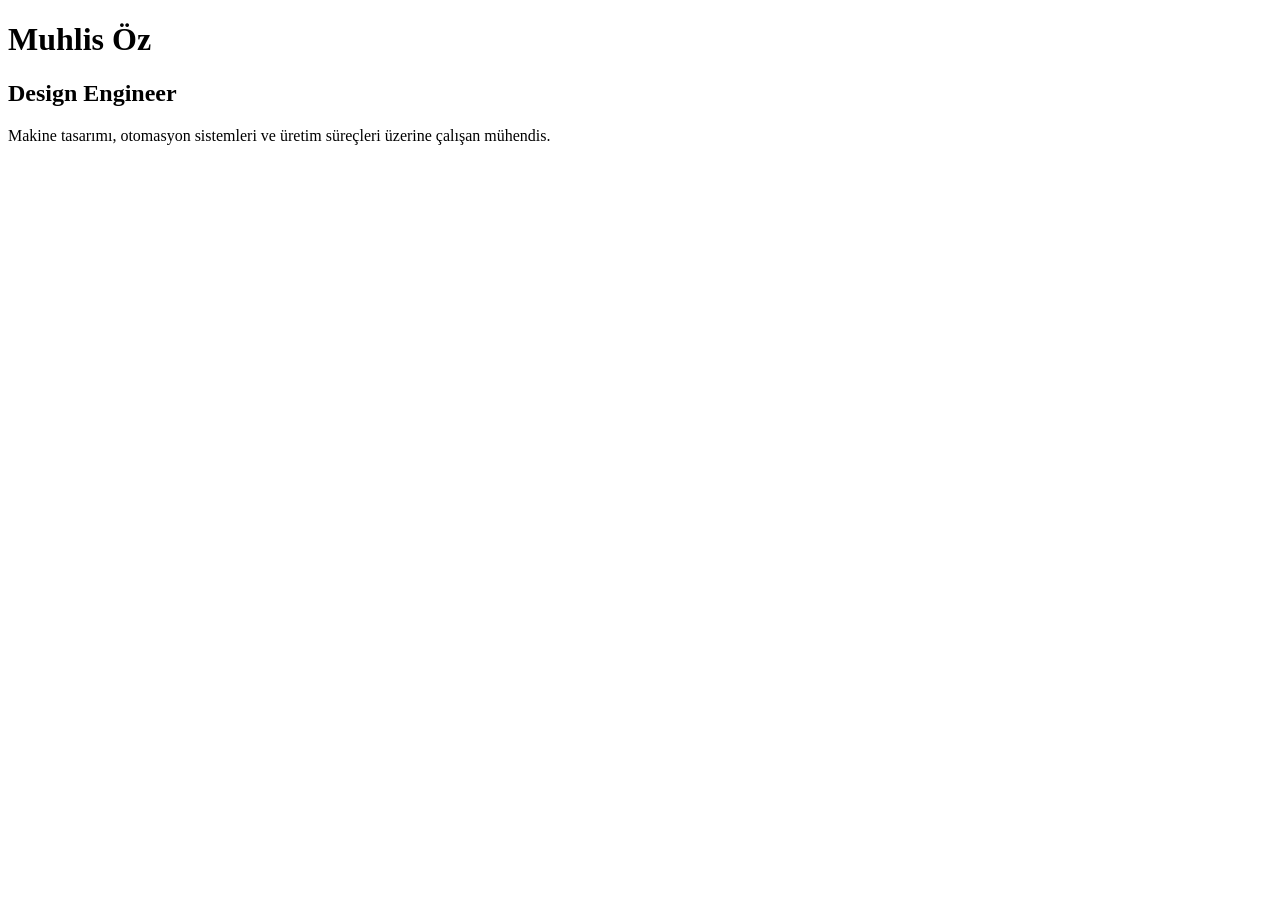
==== index.html @ 5c6deabe "Add initial index.html for personal website" ====
<!DOCTYPE html>
<html lang="tr">
<head>
    <meta charset="UTF-8">
    <meta name="viewport" content="width=device-width, initial-scale=1.0">
    <title>Muhlis Öz | Design Engineer</title>
</head>
<body>

    <h1>Muhlis Öz</h1>
    <h2>Design Engineer</h2>

    <p>
        Makine tasarımı, otomasyon sistemleri ve üretim süreçleri
        üzerine çalışan mühendis.
    </p>

</body>
</html>
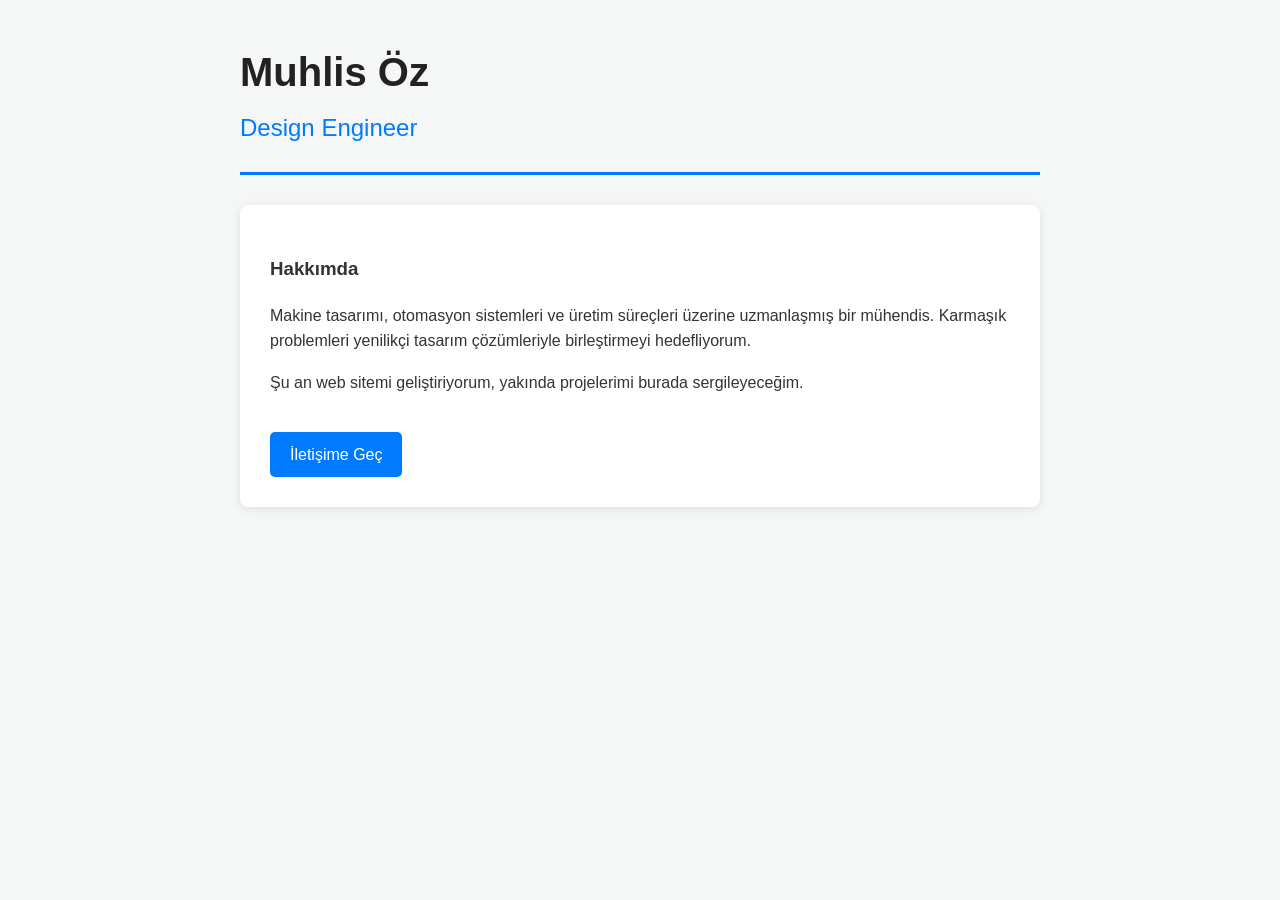
==== commit 1941fe5d: "Enhance index.html with styles and content Added styles and structured content for personal webpage." ====
--- a/index.html
+++ b/index.html
@@ -4,16 +4,69 @@
     <meta charset="UTF-8">
     <meta name="viewport" content="width=device-width, initial-scale=1.0">
     <title>Muhlis Öz | Design Engineer</title>
+    <style>
+        body {
+            font-family: 'Segoe UI', Tahoma, Geneva, Verdana, sans-serif;
+            line-height: 1.6;
+            color: #333;
+            max-width: 800px;
+            margin: 0 auto;
+            padding: 40px 20px;
+            background-color: #f4f7f6;
+        }
+        header {
+            border-bottom: 3px solid #007bff;
+            padding-bottom: 20px;
+            margin-bottom: 30px;
+        }
+        h1 {
+            margin: 0;
+            color: #222;
+            font-size: 2.5em;
+        }
+        h2 {
+            margin: 5px 0;
+            color: #007bff;
+            font-weight: 400;
+        }
+        .content {
+            background: white;
+            padding: 30px;
+            border-radius: 8px;
+            box-shadow: 0 2px 10px rgba(0,0,0,0.1);
+        }
+        .contact-link {
+            display: inline-block;
+            margin-top: 20px;
+            padding: 10px 20px;
+            background-color: #007bff;
+            color: white;
+            text-decoration: none;
+            border-radius: 5px;
+        }
+        .contact-link:hover {
+            background-color: #0056b3;
+        }
+    </style>
 </head>
 <body>
 
-    <h1>Muhlis Öz</h1>
-    <h2>Design Engineer</h2>
+    <header>
+        <h1>Muhlis Öz</h1>
+        <h2>Design Engineer</h2>
+    </header>
 
-    <p>
-        Makine tasarımı, otomasyon sistemleri ve üretim süreçleri
-        üzerine çalışan mühendis.
-    </p>
+    <div class="content">
+        <h3>Hakkımda</h3>
+        <p>
+            Makine tasarımı, otomasyon sistemleri ve üretim süreçleri üzerine uzmanlaşmış bir mühendis. 
+            Karmaşık problemleri yenilikçi tasarım çözümleriyle birleştirmeyi hedefliyorum.
+        </p>
+        
+        <p>Şu an web sitemi geliştiriyorum, yakında projelerimi burada sergileyeceğim.</p>
+
+        <a href="mailto:eposta-adresin@gmail.com" class="contact-link">İletişime Geç</a>
+    </div>
 
 </body>
 </html>
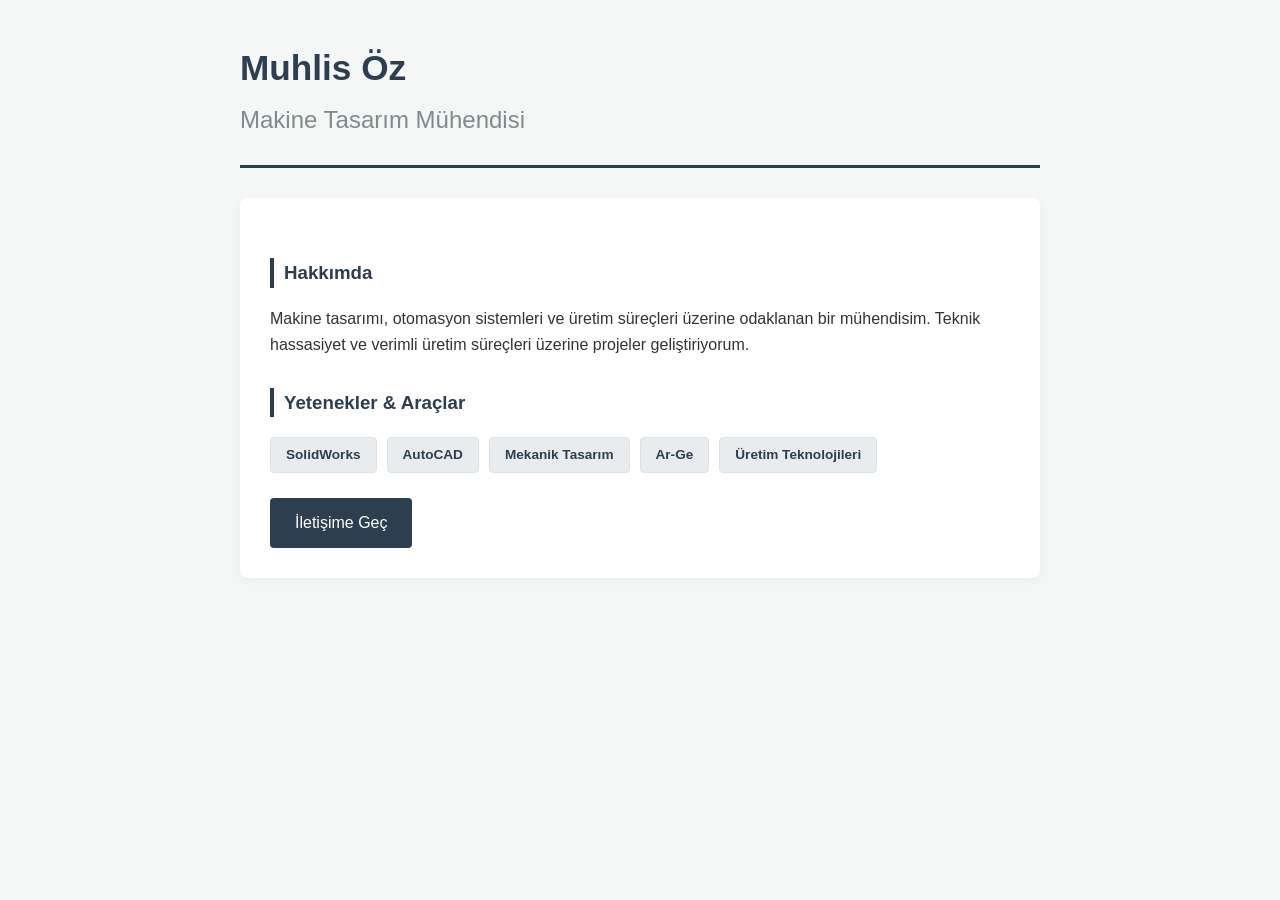
==== commit 7f1f5a0b: "Revise title and add skills section in index.html Updated the title and profession in the header. En" ====
--- a/index.html
+++ b/index.html
@@ -3,69 +3,44 @@
 <head>
     <meta charset="UTF-8">
     <meta name="viewport" content="width=device-width, initial-scale=1.0">
-    <title>Muhlis Öz | Design Engineer</title>
+    <title>Muhlis Öz | Makine Tasarım Mühendisi</title>
     <style>
-        body {
-            font-family: 'Segoe UI', Tahoma, Geneva, Verdana, sans-serif;
-            line-height: 1.6;
-            color: #333;
-            max-width: 800px;
-            margin: 0 auto;
-            padding: 40px 20px;
-            background-color: #f4f7f6;
-        }
-        header {
-            border-bottom: 3px solid #007bff;
-            padding-bottom: 20px;
-            margin-bottom: 30px;
-        }
-        h1 {
-            margin: 0;
-            color: #222;
-            font-size: 2.5em;
-        }
-        h2 {
-            margin: 5px 0;
-            color: #007bff;
-            font-weight: 400;
-        }
-        .content {
-            background: white;
-            padding: 30px;
-            border-radius: 8px;
-            box-shadow: 0 2px 10px rgba(0,0,0,0.1);
-        }
-        .contact-link {
-            display: inline-block;
-            margin-top: 20px;
-            padding: 10px 20px;
-            background-color: #007bff;
-            color: white;
-            text-decoration: none;
-            border-radius: 5px;
-        }
-        .contact-link:hover {
-            background-color: #0056b3;
-        }
+        body { font-family: 'Segoe UI', sans-serif; line-height: 1.6; color: #333; max-width: 800px; margin: 0 auto; padding: 40px 20px; background-color: #f4f7f6; }
+        header { border-bottom: 3px solid #2c3e50; padding-bottom: 20px; margin-bottom: 30px; }
+        h1 { margin: 0; color: #2c3e50; font-size: 2.2em; }
+        h2 { margin: 5px 0; color: #7f8c8d; font-weight: 400; }
+        .content { background: white; padding: 30px; border-radius: 8px; box-shadow: 0 2px 10px rgba(0,0,0,0.05); }
+        .skills { display: flex; flex-wrap: wrap; gap: 10px; margin-top: 20px; }
+        .skill-badge { background: #e9ecef; padding: 6px 15px; border-radius: 4px; font-size: 0.85em; font-weight: 600; color: #2c3e50; border: 1px solid #dee2e6; }
+        .btn { display: inline-block; margin-top: 25px; padding: 12px 25px; background-color: #2c3e50; color: white; text-decoration: none; border-radius: 4px; transition: 0.3s; font-weight: 500; }
+        .btn:hover { background-color: #1a252f; }
+        h3 { color: #2c3e50; border-left: 4px solid #2c3e50; padding-left: 10px; margin-top: 30px; }
     </style>
 </head>
 <body>
 
     <header>
         <h1>Muhlis Öz</h1>
-        <h2>Design Engineer</h2>
+        <h2>Makine Tasarım Mühendisi</h2>
     </header>
 
     <div class="content">
         <h3>Hakkımda</h3>
         <p>
-            Makine tasarımı, otomasyon sistemleri ve üretim süreçleri üzerine uzmanlaşmış bir mühendis. 
-            Karmaşık problemleri yenilikçi tasarım çözümleriyle birleştirmeyi hedefliyorum.
+            Makine tasarımı, otomasyon sistemleri ve üretim süreçleri üzerine odaklanan bir mühendisim. 
+            Teknik hassasiyet ve verimli üretim süreçleri üzerine projeler geliştiriyorum.
         </p>
+
+        <h3>Yetenekler & Araçlar</h3>
+        <div class="skills">
+            <span class="skill-badge">SolidWorks</span>
+            <span class="skill-badge">AutoCAD</span>
+            <span class="skill-badge">Mekanik Tasarım</span>
+            <span class="skill-badge">Ar-Ge</span>
+            <span class="skill-badge">Üretim Teknolojileri</span>
+        </div>
         
-        <p>Şu an web sitemi geliştiriyorum, yakında projelerimi burada sergileyeceğim.</p>
-
-        <a href="mailto:eposta-adresin@gmail.com" class="contact-link">İletişime Geç</a>
+        <a href="mailto:muhlisoz@proton.me" class="btn">İletişime Geç</a>
     </div>
 
 </body>
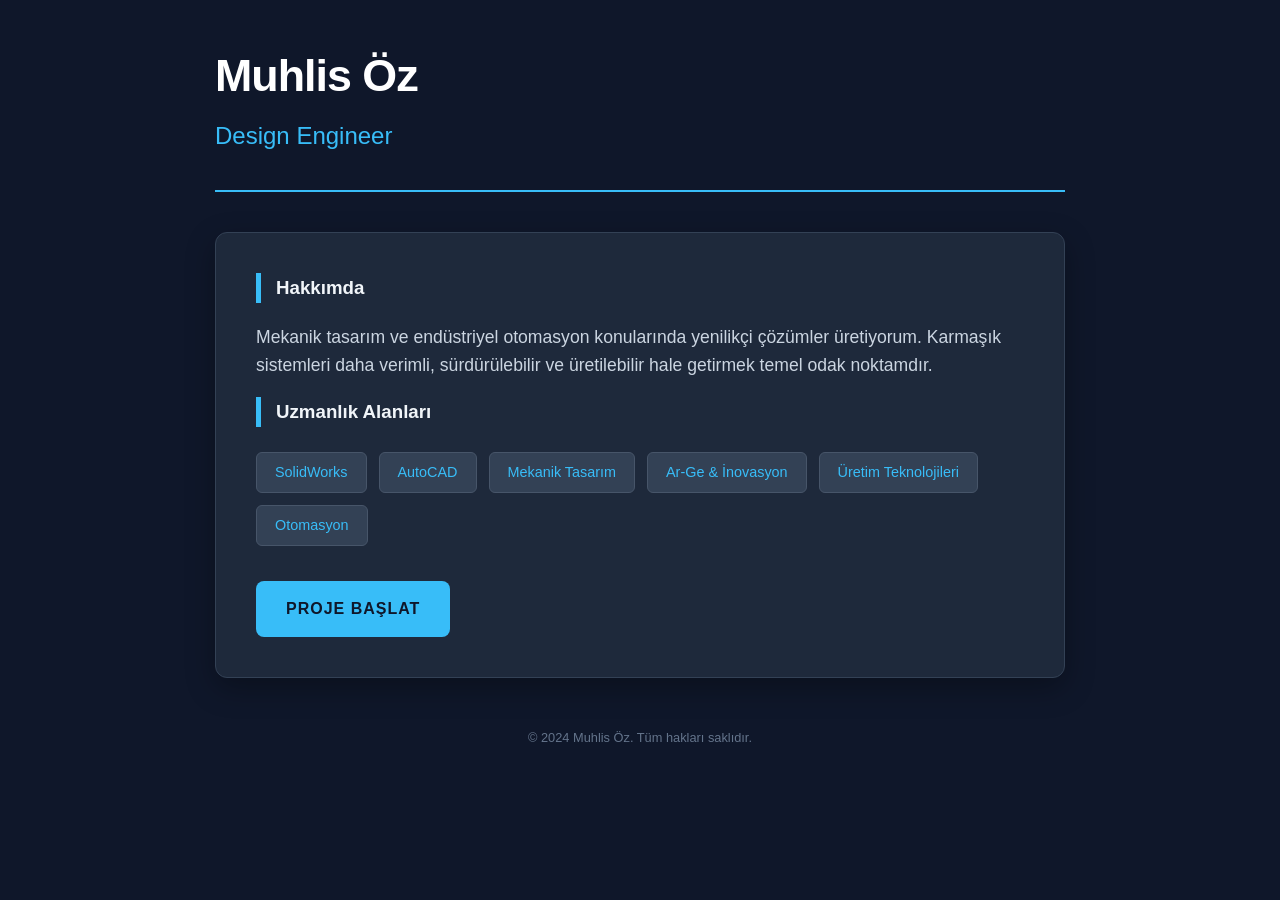
==== commit f7f18e3a: "Change title and content language to English Updated the title and various text elements to reflect " ====
--- a/index.html
+++ b/index.html
@@ -3,45 +3,140 @@
 <head>
     <meta charset="UTF-8">
     <meta name="viewport" content="width=device-width, initial-scale=1.0">
-    <title>Muhlis Öz | Makine Tasarım Mühendisi</title>
+    <title>Muhlis Öz | Design Engineer</title>
     <style>
-        body { font-family: 'Segoe UI', sans-serif; line-height: 1.6; color: #333; max-width: 800px; margin: 0 auto; padding: 40px 20px; background-color: #f4f7f6; }
-        header { border-bottom: 3px solid #2c3e50; padding-bottom: 20px; margin-bottom: 30px; }
-        h1 { margin: 0; color: #2c3e50; font-size: 2.2em; }
-        h2 { margin: 5px 0; color: #7f8c8d; font-weight: 400; }
-        .content { background: white; padding: 30px; border-radius: 8px; box-shadow: 0 2px 10px rgba(0,0,0,0.05); }
-        .skills { display: flex; flex-wrap: wrap; gap: 10px; margin-top: 20px; }
-        .skill-badge { background: #e9ecef; padding: 6px 15px; border-radius: 4px; font-size: 0.85em; font-weight: 600; color: #2c3e50; border: 1px solid #dee2e6; }
-        .btn { display: inline-block; margin-top: 25px; padding: 12px 25px; background-color: #2c3e50; color: white; text-decoration: none; border-radius: 4px; transition: 0.3s; font-weight: 500; }
-        .btn:hover { background-color: #1a252f; }
-        h3 { color: #2c3e50; border-left: 4px solid #2c3e50; padding-left: 10px; margin-top: 30px; }
+        /* Ana Renkler ve Gövde */
+        body { 
+            font-family: 'Inter', 'Segoe UI', sans-serif; 
+            line-height: 1.6; 
+            color: #e0e0e0; 
+            max-width: 850px; 
+            margin: 0 auto; 
+            padding: 40px 20px; 
+            background-color: #0f172a; /* Derin Gece Mavisi/Siyah */
+        }
+
+        /* Başlık Alanı */
+        header { 
+            border-bottom: 2px solid #38bdf8; 
+            padding-bottom: 30px; 
+            margin-bottom: 40px; 
+        }
+        h1 { 
+            margin: 0; 
+            color: #ffffff; 
+            font-size: 2.8em; 
+            letter-spacing: -1px;
+        }
+        h2 { 
+            margin: 5px 0; 
+            color: #38bdf8; 
+            font-weight: 300; 
+            font-size: 1.5em;
+        }
+
+        /* İçerik Kutusu */
+        .content { 
+            background: #1e293b; 
+            padding: 40px; 
+            border-radius: 12px; 
+            box-shadow: 0 10px 30px rgba(0,0,0,0.3); 
+            border: 1px solid #334155;
+        }
+
+        h3 { 
+            color: #f1f5f9; 
+            border-left: 5px solid #38bdf8; 
+            padding-left: 15px; 
+            margin-top: 0;
+            margin-bottom: 20px;
+        }
+
+        p {
+            color: #cbd5e1;
+            font-size: 1.1em;
+        }
+
+        /* Yetenekler */
+        .skills { 
+            display: flex; 
+            flex-wrap: wrap; 
+            gap: 12px; 
+            margin-top: 25px; 
+        }
+        .skill-badge { 
+            background: #334155; 
+            padding: 8px 18px; 
+            border-radius: 6px; 
+            font-size: 0.9em; 
+            font-weight: 500; 
+            color: #38bdf8; 
+            border: 1px solid #475569;
+            transition: 0.3s;
+        }
+        .skill-badge:hover {
+            background: #38bdf8;
+            color: #0f172a;
+        }
+
+        /* Buton */
+        .btn { 
+            display: inline-block; 
+            margin-top: 35px; 
+            padding: 15px 30px; 
+            background-color: #38bdf8; 
+            color: #0f172a; 
+            text-decoration: none; 
+            border-radius: 8px; 
+            transition: 0.3s; 
+            font-weight: 700; 
+            text-transform: uppercase;
+            letter-spacing: 1px;
+        }
+        .btn:hover { 
+            background-color: #7dd3fc; 
+            transform: translateY(-2px);
+        }
+
+        /* Alt Bilgi */
+        footer {
+            margin-top: 50px;
+            text-align: center;
+            font-size: 0.8em;
+            color: #64748b;
+        }
     </style>
 </head>
 <body>
 
     <header>
         <h1>Muhlis Öz</h1>
-        <h2>Makine Tasarım Mühendisi</h2>
+        <h2>Design Engineer</h2>
     </header>
 
     <div class="content">
         <h3>Hakkımda</h3>
         <p>
-            Makine tasarımı, otomasyon sistemleri ve üretim süreçleri üzerine odaklanan bir mühendisim. 
-            Teknik hassasiyet ve verimli üretim süreçleri üzerine projeler geliştiriyorum.
+            Mekanik tasarım ve endüstriyel otomasyon konularında yenilikçi çözümler üretiyorum. 
+            Karmaşık sistemleri daha verimli, sürdürülebilir ve üretilebilir hale getirmek temel odak noktamdır.
         </p>
 
-        <h3>Yetenekler & Araçlar</h3>
+        <h3>Uzmanlık Alanları</h3>
         <div class="skills">
             <span class="skill-badge">SolidWorks</span>
             <span class="skill-badge">AutoCAD</span>
             <span class="skill-badge">Mekanik Tasarım</span>
-            <span class="skill-badge">Ar-Ge</span>
+            <span class="skill-badge">Ar-Ge & İnovasyon</span>
             <span class="skill-badge">Üretim Teknolojileri</span>
+            <span class="skill-badge">Otomasyon</span>
         </div>
         
-        <a href="mailto:muhlisoz@proton.me" class="btn">İletişime Geç</a>
+        <a href="mailto:muhlisoz@email.com" class="btn">Proje Başlat</a>
     </div>
+
+    <footer>
+        &copy; 2024 Muhlis Öz. Tüm hakları saklıdır.
+    </footer>
 
 </body>
 </html>
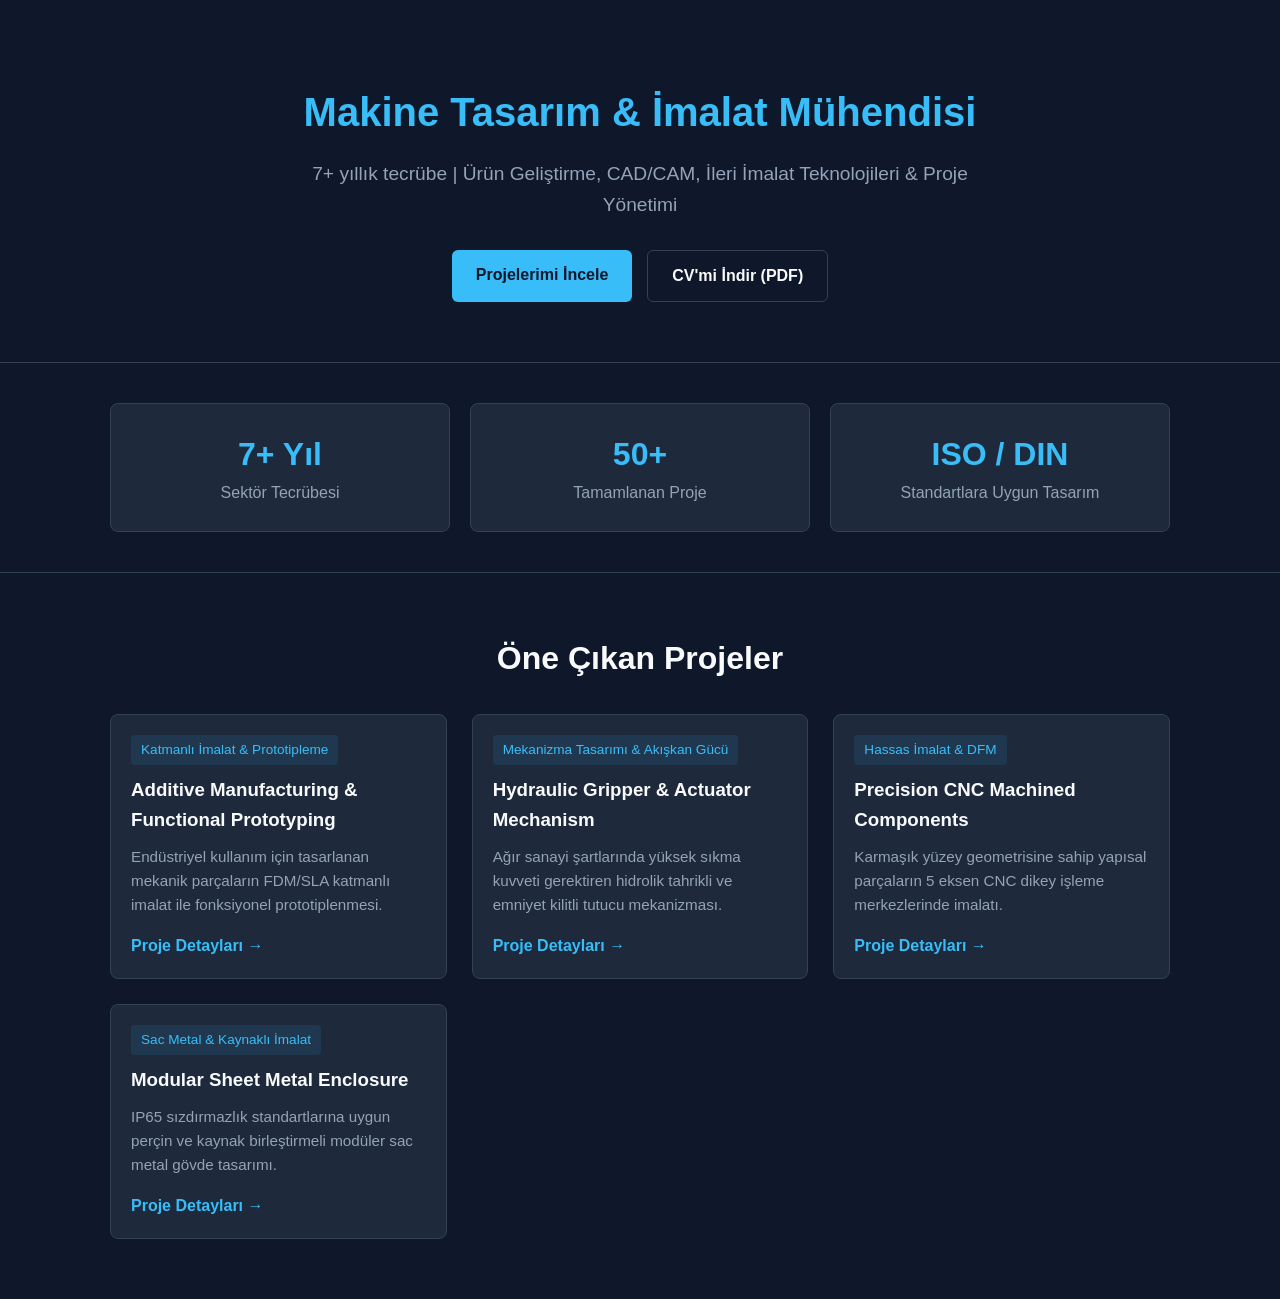
==== commit 765d1faa: "Update index.html" ====
--- a/index.html
+++ b/index.html
@@ -3,140 +3,90 @@
 <head>
     <meta charset="UTF-8">
     <meta name="viewport" content="width=device-width, initial-scale=1.0">
-    <title>Muhlis Öz | Design Engineer</title>
-    <style>
-        /* Ana Renkler ve Gövde */
-        body { 
-            font-family: 'Inter', 'Segoe UI', sans-serif; 
-            line-height: 1.6; 
-            color: #e0e0e0; 
-            max-width: 850px; 
-            margin: 0 auto; 
-            padding: 40px 20px; 
-            background-color: #0f172a; /* Derin Gece Mavisi/Siyah */
-        }
-
-        /* Başlık Alanı */
-        header { 
-            border-bottom: 2px solid #38bdf8; 
-            padding-bottom: 30px; 
-            margin-bottom: 40px; 
-        }
-        h1 { 
-            margin: 0; 
-            color: #ffffff; 
-            font-size: 2.8em; 
-            letter-spacing: -1px;
-        }
-        h2 { 
-            margin: 5px 0; 
-            color: #38bdf8; 
-            font-weight: 300; 
-            font-size: 1.5em;
-        }
-
-        /* İçerik Kutusu */
-        .content { 
-            background: #1e293b; 
-            padding: 40px; 
-            border-radius: 12px; 
-            box-shadow: 0 10px 30px rgba(0,0,0,0.3); 
-            border: 1px solid #334155;
-        }
-
-        h3 { 
-            color: #f1f5f9; 
-            border-left: 5px solid #38bdf8; 
-            padding-left: 15px; 
-            margin-top: 0;
-            margin-bottom: 20px;
-        }
-
-        p {
-            color: #cbd5e1;
-            font-size: 1.1em;
-        }
-
-        /* Yetenekler */
-        .skills { 
-            display: flex; 
-            flex-wrap: wrap; 
-            gap: 12px; 
-            margin-top: 25px; 
-        }
-        .skill-badge { 
-            background: #334155; 
-            padding: 8px 18px; 
-            border-radius: 6px; 
-            font-size: 0.9em; 
-            font-weight: 500; 
-            color: #38bdf8; 
-            border: 1px solid #475569;
-            transition: 0.3s;
-        }
-        .skill-badge:hover {
-            background: #38bdf8;
-            color: #0f172a;
-        }
-
-        /* Buton */
-        .btn { 
-            display: inline-block; 
-            margin-top: 35px; 
-            padding: 15px 30px; 
-            background-color: #38bdf8; 
-            color: #0f172a; 
-            text-decoration: none; 
-            border-radius: 8px; 
-            transition: 0.3s; 
-            font-weight: 700; 
-            text-transform: uppercase;
-            letter-spacing: 1px;
-        }
-        .btn:hover { 
-            background-color: #7dd3fc; 
-            transform: translateY(-2px);
-        }
-
-        /* Alt Bilgi */
-        footer {
-            margin-top: 50px;
-            text-align: center;
-            font-size: 0.8em;
-            color: #64748b;
-        }
-    </style>
+    <title>Portfolyo | Makine Tasarım & İmalat Mühendisi</title>
+    <link rel="stylesheet" href="assets/css/style.css">
 </head>
 <body>
 
-    <header>
-        <h1>Muhlis Öz</h1>
-        <h2>Design Engineer</h2>
+    <!-- HERO SECTION -->
+    <header class="hero">
+        <div class="container">
+            <h1>Makine Tasarım & İmalat Mühendisi</h1>
+            <p>7+ yıllık tecrübe | Ürün Geliştirme, CAD/CAM, İleri İmalat Teknolojileri & Proje Yönetimi</p>
+            <div class="cta-buttons">
+                <a href="#projects" class="btn primary">Projelerimi İncele</a>
+                <a href="assets/docs/cv.pdf" class="btn secondary" target="_blank">CV'mi İndir (PDF)</a>
+            </div>
+        </div>
     </header>
 
-    <div class="content">
-        <h3>Hakkımda</h3>
-        <p>
-            Mekanik tasarım ve endüstriyel otomasyon konularında yenilikçi çözümler üretiyorum. 
-            Karmaşık sistemleri daha verimli, sürdürülebilir ve üretilebilir hale getirmek temel odak noktamdır.
-        </p>
+    <!-- İSTATİSTİKLER -->
+    <section class="stats">
+        <div class="container grid-3">
+            <div class="stat-card">
+                <h3>7+ Yıl</h3>
+                <p>Sektör Tecrübesi</p>
+            </div>
+            <div class="stat-card">
+                <h3>50+</h3>
+                <p>Tamamlanan Proje</p>
+            </div>
+            <div class="stat-card">
+                <h3>ISO / DIN</h3>
+                <p>Standartlara Uygun Tasarım</p>
+            </div>
+        </div>
+    </section>
 
-        <h3>Uzmanlık Alanları</h3>
-        <div class="skills">
-            <span class="skill-badge">SolidWorks</span>
-            <span class="skill-badge">AutoCAD</span>
-            <span class="skill-badge">Mekanik Tasarım</span>
-            <span class="skill-badge">Ar-Ge & İnovasyon</span>
-            <span class="skill-badge">Üretim Teknolojileri</span>
-            <span class="skill-badge">Otomasyon</span>
+    <!-- PROJELER -->
+    <section id="projects" class="projects">
+        <div class="container">
+            <h2>Öne Çıkan Projeler</h2>
+            <div class="project-grid">
+
+                <!-- Proje 1 -->
+                <div class="card">
+                    <div class="card-body">
+                        <span class="tag">Katmanlı İmalat & Prototipleme</span>
+                        <h3>Additive Manufacturing & Functional Prototyping</h3>
+                        <p>Endüstriyel kullanım için tasarlanan mekanik parçaların FDM/SLA katmanlı imalat ile fonksiyonel prototiplenmesi.</p>
+                        <a href="projects/S1.md" class="link">Proje Detayları →</a>
+                    </div>
+                </div>
+
+                <!-- Proje 2 -->
+                <div class="card">
+                    <div class="card-body">
+                        <span class="tag">Mekanizma Tasarımı & Akışkan Gücü</span>
+                        <h3>Hydraulic Gripper & Actuator Mechanism</h3>
+                        <p>Ağır sanayi şartlarında yüksek sıkma kuvveti gerektiren hidrolik tahrikli ve emniyet kilitli tutucu mekanizması.</p>
+                        <a href="projects/S2.md" class="link">Proje Detayları →</a>
+                    </div>
+                </div>
+
+                <!-- Proje 3 -->
+                <div class="card">
+                    <div class="card-body">
+                        <span class="tag">Hassas İmalat & DFM</span>
+                        <h3>Precision CNC Machined Components</h3>
+                        <p>Karmaşık yüzey geometrisine sahip yapısal parçaların 5 eksen CNC dikey işleme merkezlerinde imalatı.</p>
+                        <a href="projects/S3.md" class="link">Proje Detayları →</a>
+                    </div>
+                </div>
+
+                <!-- Proje 4 -->
+                <div class="card">
+                    <div class="card-body">
+                        <span class="tag">Sac Metal & Kaynaklı İmalat</span>
+                        <h3>Modular Sheet Metal Enclosure</h3>
+                        <p>IP65 sızdırmazlık standartlarına uygun perçin ve kaynak birleştirmeli modüler sac metal gövde tasarımı.</p>
+                        <a href="projects/S4.md" class="link">Proje Detayları →</a>
+                    </div>
+                </div>
+
+            </div>
         </div>
-        
-        <a href="mailto:muhlisoz@email.com" class="btn">Proje Başlat</a>
-    </div>
-
-    <footer>
-        &copy; 2024 Muhlis Öz. Tüm hakları saklıdır.
-    </footer>
+    </section>
 
 </body>
 </html>
--- a/assets/css/style.css
+++ b/assets/css/style.css
@@ -0,0 +1,174 @@
+/* GENEL AYARLAR */
+:root {
+    --bg-color: #0f172a;
+    --card-bg: #1e293b;
+    --text-primary: #f8fafc;
+    --text-secondary: #94a3b8;
+    --accent-color: #38bdf8;
+    --accent-hover: #0284c7;
+    --border-color: #334155;
+}
+
+* {
+    margin: 0;
+    padding: 0;
+    box-sizing: border-box;
+    font-family: 'Segoe UI', Tahoma, Geneva, Verdana, sans-serif;
+}
+
+body {
+    background-color: var(--bg-color);
+    color: var(--text-primary);
+    line-height: 1.6;
+}
+
+.container {
+    max-width: 1100px;
+    margin: 0 auto;
+    padding: 0 20px;
+}
+
+/* HERO SECTION */
+.hero {
+    padding: 80px 0 60px;
+    text-align: center;
+    border-bottom: 1px solid var(--border-color);
+}
+
+.hero h1 {
+    font-size: 2.5rem;
+    margin-bottom: 15px;
+    color: var(--accent-color);
+}
+
+.hero p {
+    font-size: 1.2rem;
+    color: var(--text-secondary);
+    max-width: 700px;
+    margin: 0 auto 30px;
+}
+
+.cta-buttons {
+    display: flex;
+    gap: 15px;
+    justify-content: center;
+}
+
+.btn {
+    padding: 12px 24px;
+    border-radius: 6px;
+    text-decoration: none;
+    font-weight: 600;
+    transition: all 0.3s ease;
+}
+
+.btn.primary {
+    background-color: var(--accent-color);
+    color: #0f172a;
+}
+
+.btn.primary:hover {
+    background-color: var(--accent-hover);
+    color: #fff;
+}
+
+.btn.secondary {
+    border: 1px solid var(--border-color);
+    color: var(--text-primary);
+}
+
+.btn.secondary:hover {
+    background-color: var(--card-bg);
+}
+
+/* ISTATISTIKLER */
+.stats {
+    padding: 40px 0;
+    border-bottom: 1px solid var(--border-color);
+}
+
+.grid-3 {
+    display: grid;
+    grid-template-columns: repeat(auto-fit, minmax(250px, 1fr));
+    gap: 20px;
+}
+
+.stat-card {
+    background-color: var(--card-bg);
+    padding: 25px;
+    border-radius: 8px;
+    text-align: center;
+    border: 1px solid var(--border-color);
+}
+
+.stat-card h3 {
+    font-size: 2rem;
+    color: var(--accent-color);
+}
+
+.stat-card p {
+    color: var(--text-secondary);
+}
+
+/* PROJELER KARTLARI */
+.projects {
+    padding: 60px 0;
+}
+
+.projects h2 {
+    font-size: 2rem;
+    margin-bottom: 30px;
+    text-align: center;
+}
+
+.project-grid {
+    display: grid;
+    grid-template-columns: repeat(auto-fit, minmax(300px, 1fr));
+    gap: 25px;
+}
+
+.card {
+    background-color: var(--card-bg);
+    border-radius: 8px;
+    overflow: hidden;
+    border: 1px solid var(--border-color);
+    transition: transform 0.3s ease;
+}
+
+.card:hover {
+    transform: translateY(-5px);
+}
+
+.card-body {
+    padding: 20px;
+}
+
+.tag {
+    display: inline-block;
+    background-color: rgba(56, 189, 248, 0.1);
+    color: var(--accent-color);
+    padding: 4px 10px;
+    border-radius: 4px;
+    font-size: 0.85rem;
+    margin-bottom: 10px;
+}
+
+.card h3 {
+    margin-bottom: 10px;
+}
+
+.card p {
+    color: var(--text-secondary);
+    font-size: 0.95rem;
+    margin-bottom: 15px;
+}
+
+.link {
+    color: var(--accent-color);
+    text-decoration: none;
+    font-weight: 600;
+}
+
+.link:hover {
+    text-decoration: underline;
+}
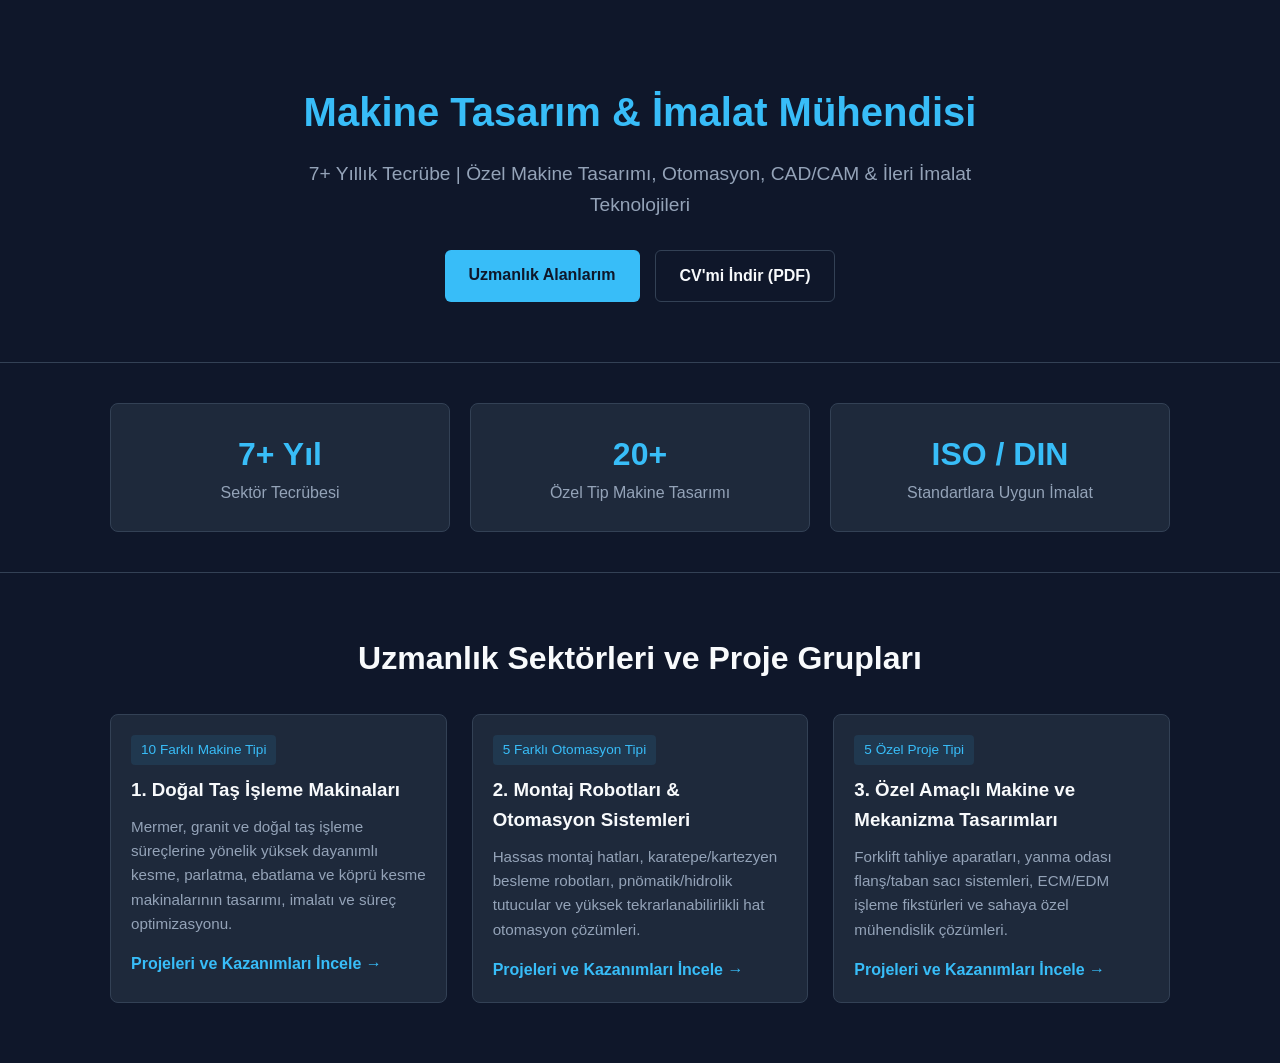
==== commit 5100d108: "Update index.html" ====
--- a/index.html
+++ b/index.html
@@ -12,9 +12,9 @@
     <header class="hero">
         <div class="container">
             <h1>Makine Tasarım & İmalat Mühendisi</h1>
-            <p>7+ yıllık tecrübe | Ürün Geliştirme, CAD/CAM, İleri İmalat Teknolojileri & Proje Yönetimi</p>
+            <p>7+ Yıllık Tecrübe | Özel Makine Tasarımı, Otomasyon, CAD/CAM & İleri İmalat Teknolojileri</p>
             <div class="cta-buttons">
-                <a href="#projects" class="btn primary">Projelerimi İncele</a>
+                <a href="#sectors" class="btn primary">Uzmanlık Alanlarım</a>
                 <a href="assets/docs/cv.pdf" class="btn secondary" target="_blank">CV'mi İndir (PDF)</a>
             </div>
         </div>
@@ -28,59 +28,49 @@
                 <p>Sektör Tecrübesi</p>
             </div>
             <div class="stat-card">
-                <h3>50+</h3>
-                <p>Tamamlanan Proje</p>
+                <h3>20+</h3>
+                <p>Özel Tip Makine Tasarımı</p>
             </div>
             <div class="stat-card">
                 <h3>ISO / DIN</h3>
-                <p>Standartlara Uygun Tasarım</p>
+                <p>Standartlara Uygun İmalat</p>
             </div>
         </div>
     </section>
 
-    <!-- PROJELER -->
-    <section id="projects" class="projects">
+    <!-- UZMANLIK SEKTÖRLERİ -->
+    <section id="sectors" class="projects">
         <div class="container">
-            <h2>Öne Çıkan Projeler</h2>
+            <h2>Uzmanlık Sektörleri ve Proje Grupları</h2>
             <div class="project-grid">
 
-                <!-- Proje 1 -->
+                <!-- Kategori 1 -->
                 <div class="card">
                     <div class="card-body">
-                        <span class="tag">Katmanlı İmalat & Prototipleme</span>
-                        <h3>Additive Manufacturing & Functional Prototyping</h3>
-                        <p>Endüstriyel kullanım için tasarlanan mekanik parçaların FDM/SLA katmanlı imalat ile fonksiyonel prototiplenmesi.</p>
-                        <a href="projects/S1.md" class="link">Proje Detayları →</a>
+                        <span class="tag">10 Farklı Makine Tipi</span>
+                        <h3>1. Doğal Taş İşleme Makinaları</h3>
+                        <p>Mermer, granit ve doğal taş işleme süreçlerine yönelik yüksek dayanımlı kesme, parlatma, ebatlama ve köprü kesme makinalarının tasarımı, imalatı ve süreç optimizasyonu.</p>
+                        <a href="projects/dogal-tas-makinalari.md" class="link">Projeleri ve Kazanımları İncele →</a>
                     </div>
                 </div>
 
-                <!-- Proje 2 -->
+                <!-- Kategori 2 -->
                 <div class="card">
                     <div class="card-body">
-                        <span class="tag">Mekanizma Tasarımı & Akışkan Gücü</span>
-                        <h3>Hydraulic Gripper & Actuator Mechanism</h3>
-                        <p>Ağır sanayi şartlarında yüksek sıkma kuvveti gerektiren hidrolik tahrikli ve emniyet kilitli tutucu mekanizması.</p>
-                        <a href="projects/S2.md" class="link">Proje Detayları →</a>
+                        <span class="tag">5 Farklı Otomasyon Tipi</span>
+                        <h3>2. Montaj Robotları & Otomasyon Sistemleri</h3>
+                        <p>Hassas montaj hatları, karatepe/kartezyen besleme robotları, pnömatik/hidrolik tutucular ve yüksek tekrarlanabilirlikli hat otomasyon çözümleri.</p>
+                        <a href="projects/montaj-robotlari.md" class="link">Projeleri ve Kazanımları İncele →</a>
                     </div>
                 </div>
 
-                <!-- Proje 3 -->
+                <!-- Kategori 3 -->
                 <div class="card">
                     <div class="card-body">
-                        <span class="tag">Hassas İmalat & DFM</span>
-                        <h3>Precision CNC Machined Components</h3>
-                        <p>Karmaşık yüzey geometrisine sahip yapısal parçaların 5 eksen CNC dikey işleme merkezlerinde imalatı.</p>
-                        <a href="projects/S3.md" class="link">Proje Detayları →</a>
-                    </div>
-                </div>
-
-                <!-- Proje 4 -->
-                <div class="card">
-                    <div class="card-body">
-                        <span class="tag">Sac Metal & Kaynaklı İmalat</span>
-                        <h3>Modular Sheet Metal Enclosure</h3>
-                        <p>IP65 sızdırmazlık standartlarına uygun perçin ve kaynak birleştirmeli modüler sac metal gövde tasarımı.</p>
-                        <a href="projects/S4.md" class="link">Proje Detayları →</a>
+                        <span class="tag">5 Özel Proje Tipi</span>
+                        <h3>3. Özel Amaçlı Makine ve Mekanizma Tasarımları</h3>
+                        <p>Forklift tahliye aparatları, yanma odası flanş/taban sacı sistemleri, ECM/EDM işleme fikstürleri ve sahaya özel mühendislik çözümleri.</p>
+                        <a href="projects/ozel-projeler.md" class="link">Projeleri ve Kazanımları İncele →</a>
                     </div>
                 </div>
 
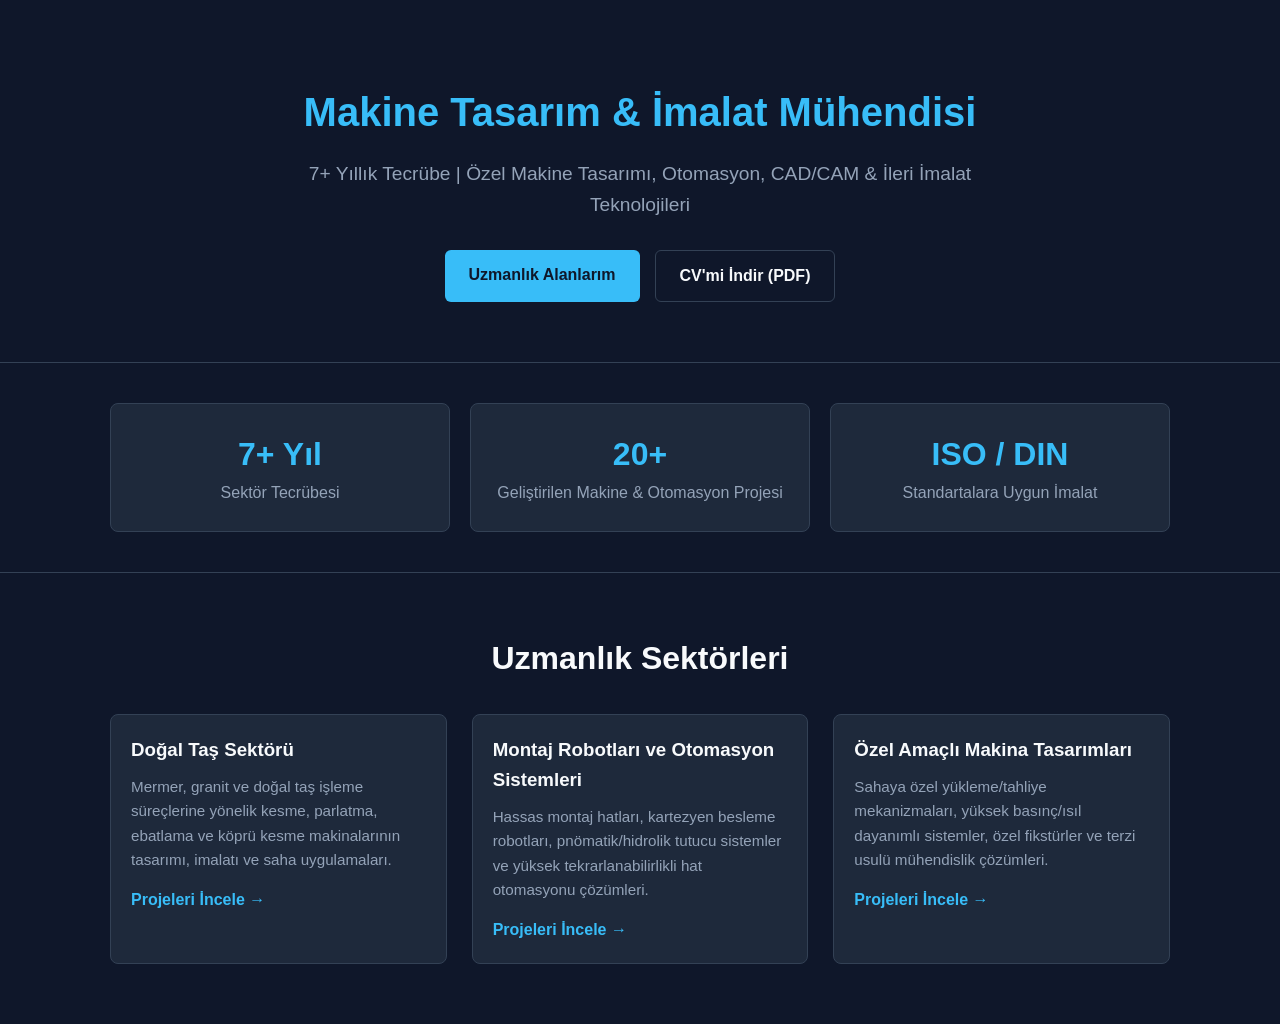
==== commit 2f96cf45: "Update index.html" ====
--- a/index.html
+++ b/index.html
@@ -29,11 +29,11 @@
             </div>
             <div class="stat-card">
                 <h3>20+</h3>
-                <p>Özel Tip Makine Tasarımı</p>
+                <p>Geliştirilen Makine & Otomasyon Projesi</p>
             </div>
             <div class="stat-card">
                 <h3>ISO / DIN</h3>
-                <p>Standartlara Uygun İmalat</p>
+                <p>Standartalara Uygun İmalat</p>
             </div>
         </div>
     </section>
@@ -41,36 +41,33 @@
     <!-- UZMANLIK SEKTÖRLERİ -->
     <section id="sectors" class="projects">
         <div class="container">
-            <h2>Uzmanlık Sektörleri ve Proje Grupları</h2>
+            <h2>Uzmanlık Sektörleri</h2>
             <div class="project-grid">
 
                 <!-- Kategori 1 -->
                 <div class="card">
                     <div class="card-body">
-                        <span class="tag">10 Farklı Makine Tipi</span>
-                        <h3>1. Doğal Taş İşleme Makinaları</h3>
-                        <p>Mermer, granit ve doğal taş işleme süreçlerine yönelik yüksek dayanımlı kesme, parlatma, ebatlama ve köprü kesme makinalarının tasarımı, imalatı ve süreç optimizasyonu.</p>
-                        <a href="projects/dogal-tas-makinalari.md" class="link">Projeleri ve Kazanımları İncele →</a>
+                        <h3>Doğal Taş Sektörü</h3>
+                        <p>Mermer, granit ve doğal taş işleme süreçlerine yönelik kesme, parlatma, ebatlama ve köprü kesme makinalarının tasarımı, imalatı ve saha uygulamaları.</p>
+                        <a href="projects/dogal-tas-makinalari.html" class="link">Projeleri İncele →</a>
                     </div>
                 </div>
 
                 <!-- Kategori 2 -->
                 <div class="card">
                     <div class="card-body">
-                        <span class="tag">5 Farklı Otomasyon Tipi</span>
-                        <h3>2. Montaj Robotları & Otomasyon Sistemleri</h3>
-                        <p>Hassas montaj hatları, karatepe/kartezyen besleme robotları, pnömatik/hidrolik tutucular ve yüksek tekrarlanabilirlikli hat otomasyon çözümleri.</p>
-                        <a href="projects/montaj-robotlari.md" class="link">Projeleri ve Kazanımları İncele →</a>
+                        <h3>Montaj Robotları ve Otomasyon Sistemleri</h3>
+                        <p>Hassas montaj hatları, kartezyen besleme robotları, pnömatik/hidrolik tutucu sistemler ve yüksek tekrarlanabilirlikli hat otomasyonu çözümleri.</p>
+                        <a href="projects/montaj-robotlari.html" class="link">Projeleri İncele →</a>
                     </div>
                 </div>
 
                 <!-- Kategori 3 -->
                 <div class="card">
                     <div class="card-body">
-                        <span class="tag">5 Özel Proje Tipi</span>
-                        <h3>3. Özel Amaçlı Makine ve Mekanizma Tasarımları</h3>
-                        <p>Forklift tahliye aparatları, yanma odası flanş/taban sacı sistemleri, ECM/EDM işleme fikstürleri ve sahaya özel mühendislik çözümleri.</p>
-                        <a href="projects/ozel-projeler.md" class="link">Projeleri ve Kazanımları İncele →</a>
+                        <h3>Özel Amaçlı Makina Tasarımları</h3>
+                        <p>Sahaya özel yükleme/tahliye mekanizmaları, yüksek basınç/ısıl dayanımlı sistemler, özel fikstürler ve terzi usulü mühendislik çözümleri.</p>
+                        <a href="projects/ozel-projeler.html" class="link">Projeleri İncele →</a>
                     </div>
                 </div>
 
